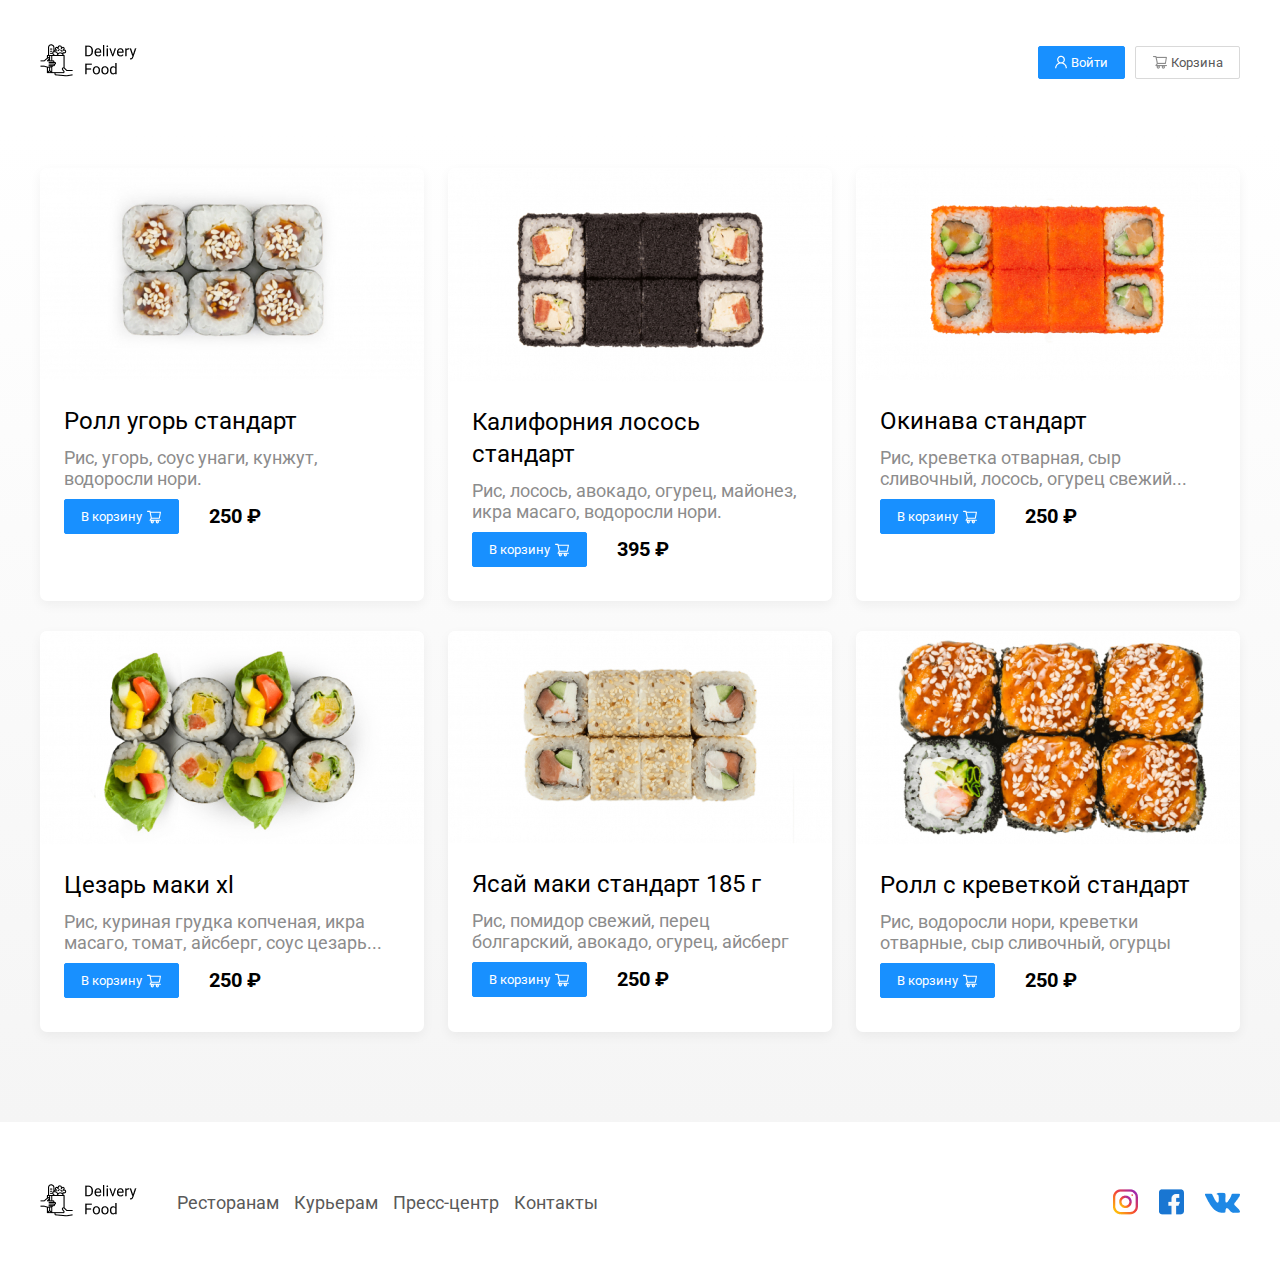
==== goods.html @ 604a8319 "third lesson" ====
<!DOCTYPE html>
<html lang="ru">

<head>
    <meta charset="UTF-8">
    <meta name="viewport" content="width=device-width, initial-scale=1.0">
    <link rel="preconnect" href="https://fonts.googleapis.com">
    <link rel="preconnect" href="https://fonts.gstatic.com" crossorigin>
    <link href="https://fonts.googleapis.com/css2?family=Roboto:wght@400;700&display=swap" rel="stylesheet">
    <link rel="stylesheet" href="style.css">
    <title>Delivery Food</title>
</head>

<body>
   <div class="page-wrapper">
    <header class="header">
        <div class="container">
           <div class="header-box">
                <a href="index.html" class="header-logo logo">
                    <img src="./images/logo.png" alt="logo">
                </a>
                <div class="header-controls">
                    <button class="btn btn-primery">
                        <img src="./images/icons/user.png" alt="user">
                        Войти
                    </button>
                    <button class="btn btn-outline">
                        <img src="./images/icons/cart.png" alt="cart">
                        Корзина
                    </button>
                    
                </div>
           </div>
        </div>
    </header>

    <main class="main">
        <section class="products"> 
            <div class="container">
                <div class="products-wrapper">
                     <div class="products-card">
                        <div class="products-card__image">
                            <img src="/images/goods/image1.jpg" alt="image1">
                         </div>
                         <div class="products-card__description">
                            <div class="products-card__description-row">
                                <h5 class="products-card__description--name">
                                    Ролл угорь стандарт
                                </h5>
                            </div>
                            <div class="products-card__description-row">
                                <p class="products-card__description--text">
                                    Рис, угорь, соус унаги, кунжут, водоросли нори.
                                </p>
                            </div>
                            <div class="products-card__description-row">
                                <div class="products-card__description-controls">
                                    <button class="btn btn-primery">
                                        В корзину  
                                        <img src="./images/icons/shopping-cart-white.svg" alt="shopping-cart">
                                    </button>
                                    <span class="products-card__description-controls--price">
                                        250 ₽
                                    </span>
                                </div>
                            </div>
                         </div>
                     </div>
                     <div class="products-card">
                        <div class="products-card__image">
                            <img src="/images/goods/image2.jpg" alt="image2">
                         </div>
                         <div class="products-card__description">
                            <div class="products-card__description-row">
                                <h5 class="products-card__description--name">
                                    Калифорния лосось стандарт                                </h5>
                            </div>
                            <div class="products-card__description-row">
                                <p class="products-card__description--text">
                                    Рис, лосось, авокадо, огурец, майонез, икра масаго, водоросли нори.                                </p>
                            </div>
                            <div class="products-card__description-row">
                                <div class="products-card__description-controls">
                                    <button class="btn btn-primery">
                                        В корзину  
                                        <img src="./images/icons/shopping-cart-white.svg" alt="shopping-cart">
                                    </button>
                                    <span class="products-card__description-controls--price">
                                        395 ₽
                                    </span>
                                </div>
                            </div>
                         </div>
                    </div>
                    <div class="products-card">
                        <div class="products-card__image">
                            <img src="/images/goods/image3.jpg" alt="image3">
                         </div>
                         <div class="products-card__description">
                            <div class="products-card__description-row">
                                <h5 class="products-card__description--name">
                                    Окинава стандарт
                                </h5>
                            </div>
                            <div class="products-card__description-row">
                                <p class="products-card__description--text">
                                    Рис, креветка отварная, сыр сливочный, лосось, огурец свежий...                                </p>
                            </div>
                            <div class="products-card__description-row">
                                <div class="products-card__description-controls">
                                    <button class="btn btn-primery">
                                        В корзину  
                                        <img src="./images/icons/shopping-cart-white.svg" alt="shopping-cart">
                                    </button>
                                    <span class="products-card__description-controls--price">
                                        250 ₽
                                    </span>
                                </div>
                            </div>
                         </div>
                     </div>
                     <div class="products-card">
                        <div class="products-card__image">
                            <img src="/images/goods/image4.jpg" alt="image4">
                         </div>
                         <div class="products-card__description">
                            <div class="products-card__description-row">
                                <h5 class="products-card__description--name">
                                    Цезарь маки хl
                                </h5>
                            </div>
                            <div class="products-card__description-row">
                                <p class="products-card__description--text">
                                    Рис, куриная грудка копченая, икра масаго, томат, айсберг, соус цезарь...
                                </p>
                            </div>
                            <div class="products-card__description-row">
                                <div class="products-card__description-controls">
                                    <button class="btn btn-primery">
                                        В корзину  
                                        <img src="./images/icons/shopping-cart-white.svg" alt="shopping-cart">
                                    </button>
                                    <span class="products-card__description-controls--price">
                                        250 ₽
                                    </span>
                                </div>
                            </div>
                         </div>
                    </div><div class="products-card">
                        <div class="products-card__image">
                            <img src="/images/goods/image5.jpg" alt="image5">
                         </div>
                         <div class="products-card__description">
                            <div class="products-card__description-row">
                                <h5 class="products-card__description--name">
                                    Ясай маки стандарт 185 г
                                </h5>
                            </div>
                            <div class="products-card__description-row">
                                <p class="products-card__description--text">
                                    Рис, помидор свежий, перец болгарский, авокадо, огурец, айсберг
                                </p>
                            </div>
                            <div class="products-card__description-row">
                                <div class="products-card__description-controls">
                                    <button class="btn btn-primery">
                                        В корзину  
                                        <img src="./images/icons/shopping-cart-white.svg" alt="shopping-cart">
                                    </button>
                                    <span class="products-card__description-controls--price">
                                        250 ₽
                                    </span>
                                </div>
                            </div>
                         </div>
                     </div>
                     <div class="products-card">
                        <div class="products-card__image">
                            <img src="/images/goods/image6.jpg" alt="image6">
                         </div>
                         <div class="products-card__description">
                            <div class="products-card__description-row">
                                <h5 class="products-card__description--name">
                                    Ролл с креветкой стандарт
                                </h5>
                            </div>
                            <div class="products-card__description-row">
                                <p class="products-card__description--text">
                                    Рис, водоросли нори, креветки отварные, сыр сливочный, огурцы
                                </p>
                            </div>
                            <div class="products-card__description-row">
                                <div class="products-card__description-controls">
                                    <button class="btn btn-primery">
                                        В корзину  
                                        <img src="./images/icons/shopping-cart-white.svg" alt="shopping-cart">
                                    </button>
                                    <span class="products-card__description-controls--price">
                                        250 ₽
                                    </span>
                                </div>
                            </div>
                         </div>
                    </div>

                </div>
            </div>
        </section>
    </main>

    <div class="cart-modal__overlay">
        <div class="cart-modal">
            <div class="cart-modal__header">
                <h2 class="cart-modal__header--title">Корзина</h2>
                <span class="cart-modal__header--close">
                    <img src="/images/icons/close.svg" alt="close">
                </span>
            </div>
            <div class="cart-modal__body">
                <div class="cart-item">
                    <p class="cart-item__title">Ролл угорь стандарт</p>
                    <div class="cart-item__controls">
                        <div class="cart-item__controls--price">250 ₽</div>
                        <button class="btn btn-outline">-</button>
                        <div class="cart-item__controls--count">1</div>
                        <button class="btn btn-outline">+</button>
                    </div>
                </div>
                <div class="cart-item">
                    <p class="cart-item__title">Ролл угорь стандарт</p>
                    <div class="cart-item__controls">
                        <div class="cart-item__controls--price">250 ₽</div>
                        <button class="btn btn-outline">-</button>
                        <div class="cart-item__controls--count">1</div>
                        <button class="btn btn-outline">+</button>
                    </div>
                </div>
                <div class="cart-item">
                    <p class="cart-item__title">Ролл угорь стандарт</p>
                    <div class="cart-item__controls">
                        <div class="cart-item__controls--price">250 ₽</div>
                        <button class="btn btn-outline">-</button>
                        <div class="cart-item__controls--count">1</div>
                        <button class="btn btn-outline">+</button>
                    </div>
                </div>
            </div>
            <div class="cart-modal__footer">
                <div class="cart-modal__footer--price">
                    1250 ₽
                </div>
                <div class="cart-modal__footer--controls">
                    <button class="btn btn-primery">
                        Оформить заказ
                    </button>
                    <button class="btn btn-outline">
                        Отмена
                    </button>
                </div>
            </div>
        </div>
    </div>
    
    <footer class="footer">
        <div class="container">
            <div class="footer-box">
                 <a href="index.html" class="footer-logo logo">
                    <img src="./images/logo.png" alt="logo">
                 </a>
                <div class="footer-nav">
                    <ul>
                        <li>Ресторанам</li>
                        <li>Курьерам</li>
                        <li>Пресс-центр</li>
                        <li>Контакты</li>
                    </ul>
                </div>
                <div class="footer-social">
                   <img src="/images/social/inst.png" alt="inst">
                   <img src="/images/social/fb.png" alt="fb">
                   <img src="/images/social/vk.png" alt="vk">
                </div>
            </div>
        </div>
    </footer>
   </div>
</body>

</html>
---- style.css ----
* {
    box-sizing: border-box;
    font-family: Roboto;
    line-height: normal;
    font-style: normal;
}

body {
    margin: 0;
    padding: 0;
}

main {
    flex-grow: 1;
    background: linear-gradient(180deg, rgba(245, 245, 245, 0.00) 1.04%, #F5F5F5 100%);
}

.page-wrapper {
    display: flex;
    flex-direction: column;
    min-height: 100vh;
}

.container {
    height: 100%;
    width: 100%;
    max-width: 1230px;
    margin: 0px auto;
    padding-left: 15px;
    padding-right: 15px;
}

.btn {
    display: flex;
    padding: 8px 16px;
    align-items: center;
    gap: 4px;
    outline: none;
    cursor: pointer;
}

.btn-primery {
    border-radius: 2px;
    background: #1890FF;
    border: 1px solid #1890FF;
    color: #FFF;

}

.btn-outline {
    border-radius: 2px;
    border: 1px solid #D9D9D9;
    background: #FFF;
    box-shadow: 0 px 0 px 2 px 0 px rgba(0, 0, 0, 0.00);
    color: #595959;
}

.logo img {
    width: 100%;
}

.header {
    display: flex;
    align-items: center;
    min-height: 124px;
}

.header-box {
    height: 100%;
    display: flex;
    align-items: center;
    justify-content: space-between;
}

.header-controls {
    display: flex;
    align-items: center;
    justify-content: flex-end;
    gap: 10px;
}
 
.main {

}

.footer {
    display: flex;
    align-items: center;
    min-height: 156px;
    padding: 60px 0;
}

.footer-box {
    height: 100%;
    display: flex;
    align-items: center;
    justify-content: space-between;
    gap: 36px;
    flex-wrap: wrap;
} 

.footer-nav {
    flex-grow: 1;
}

.footer-nav ul {
    display: flex;
    align-items: center;
    list-style: none;
    padding: 0;
    margin: 0;
    gap: 15px;
    flex-wrap: wrap;
}

.footer-nav ul li {
    color:#595959;
    font-size: 18px;
    font-weight: 400;
}

.footer-social {
    display: flex;
    align-items: center;
    justify-content: flex-end;
    gap: 20px;
}

.banner {
    margin-bottom: 56px;
}

.banner-item {
    background-image: url(/images/banners/banner-img.png);
    background-repeat: no-repeat;
    background-size: contain;
    background-position: center right;
    padding: 68px;
    border-radius: 10px;
    background-color: #FFF1B8;
}

.banner-item--title {
    color: #302C34;
    font-size: 39px;
    font-weight: 700;
    max-width: 50%;
    margin-top: 0;
    margin-bottom: 15px;
}

.banner-item--subtitle {
    color: #302C34;
    font-size: 24px;
    font-weight: 400;
    max-width: 50%;
    margin: 0;
}

.products {

}

.products-header {
    display: flex;
    align-items: center;
    justify-content: space-between;
    flex-wrap: wrap;
    gap: 24px;
    
}

.products-header--title {
    color: #000;
    font-size: 36px;
    font-weight: 700;
    margin: 0 ;
}

.products-header--search {
    min-width: 306px;
    height: 34px;
    flex-shrink: 0;
    border-radius: 2px;
    border: 1px solid #D9D9D9;
    background: #FFF;
    padding: 5px 12px;
}

.products-header--search:focus {
    outline: none;
    border: 1px solid #D9D9D9;
}

.products-header--search::placeholder {
    color: #BFBFBF;
    font-size: 16px;
    font-weight: 400;
    line-height: 24px; /* 150% */
}

.products-wrapper {
    margin-top: 44px;
    margin-bottom: 90px;
    display: flex;
    flex-wrap: wrap;
    row-gap: 30px;
    column-gap: 24px;
}

.products-card {
    width: calc((100% - 48px) / 3);
    border-radius: 7px;
    background: #FFF;
    box-shadow: 0px 4px 12px 0px rgba(0, 0, 0, 0.05);
    overflow: hidden;
    text-decoration: none;
}

.products-card__image {
    width: 100%;
}

.products-card__image img {
    width: 100%;
}
.products-card__description {
    padding: 20px 24px 34px 24px;
}

.products-card__description-row {
    display: flex;
    align-items: center;
    justify-content: space-between;
}

.products-card__description-row:not(:last-child) {
    margin-bottom: 10px;
}

.products-card__description--title {
    color: #000;
    font-size: 24px;
    font-weight: 700;
    line-height: 32px;
    margin: 0;
}

.products-card__description--badge {
    color:#FFF;
    font-size: 12px;
    font-weight: 400;
    line-height: 20px; 
    border-radius: 2px;
    background: #262626;
    padding: 1px 8px;
}

.products-card__description-info {
    display: flex;
    align-items: center;
    justify-self: flex-start;
    flex-wrap: wrap;
    row-gap: 25px;
    column-gap: 25px;
}

.products-card__description-info--reting {
    color: #FFC107;
    font-size: 18px;
    font-weight: 700;
    line-height: 32px;
}

.products-card__description-info--price{
    color: #8C8C8C;
    font-size: 18px;
    font-weight: 400;
    line-height: 32px;
}

.products-card__description-info--group {
    color: #8C8C8C;
    font-size: 18px;
    font-weight: 400;
    line-height: 32px;
    position: relative;
}
.products-card__description-info--group::before {
    content: '';
    display: block;
    width: 5px;
    height: 5px;
    border-radius: 50%;
    background-color: #8C8C8C;
    position: absolute;
    left: -14px;
    top: 14px;
}

.products-card__description--name {
    margin: 0;
    color: #000;
    font-size: 24px;
    font-weight: 400;
    line-height: 32px;
}

.products-card__description--text {
    margin: 0;
    color: #8C8C8C;
    font-size: 18px;
    font-weight: 400;
    line-height: normal;
}

.products-card__description-controls {
    display: flex;
    align-items: center;
    justify-content: flex-start;
    flex-wrap: wrap;
    row-gap: 10px;
    column-gap: 30px;
}

.products-card__description-controls--price {
    color: #000;
    font-size: 20px;
    font-weight: 700;
    line-height: 32px;  
}

.cart-modal__overlay {
    display: none;
    position: fixed;
    top: 0;
    right: 0;
    bottom: 0;
    left: 0;
    background: rgba(0, 0, 0, 0.40);
    align-items: center;
    justify-content: center;
}
 
.cart-modal__overlay.open {
    display: flex;
}

.cart-modal {
    width: 100%;
    max-width: 780px;
    padding: 40px 45px;
    border-radius: 5px;
    background: #FFF;
}

.cart-modal__header {
    display: flex;
    align-items: center;
    justify-content: space-between;
    margin-bottom: 48px;
}

.cart-modal__header--title {
    color: #000;
    font-size: 36px;
    font-weight: 700;
    margin: 0;
}

.cart-modal__header--close {
    cursor: pointer;
}

.cart-modal__footer {
    display: flex;
    align-items: center;
    justify-content: space-between;
    flex-wrap: wrap;
    gap: 10px;
    margin-top: 50px;
}

.cart-modal__footer--price {
    border-radius: 5px;
    background: #262626;
    color: #FAFAFA;
    font-size: 20px;
    font-weight: 700;
    padding: 10px 20px;
}

.cart-modal__footer--controls {
    display: flex;
    align-items: center;
    gap: 10px;
}

.cart-item {
     justify-content: space-between;
     display: flex;
     align-items: center;
     flex-wrap: wrap;
     gap: 10px;

}

.cart-item:not(:last-child) {
    padding-bottom: 10px;
    margin-bottom: 10px;
    border-bottom: 1px solid #D9D9D9;
}

.cart-item__title {
    color: #000;
    font-size: 18px;
    font-weight: 400;
    line-height: 32px;
    margin: 0;
}

.cart-item__controls {
    display: flex;
    align-items: center;
    justify-content: end;
}

.cart-item__controls--count {
    margin-left: 15px;
    margin-right: 15px;
}

.cart-item__controls--price {
    margin-right: 47px;
    color: #000;
    font-size: 20px;
    font-weight: 700;
    left: 32px;
}

.cart-item__controls button {
    border: 1px solid #40A9FF;
    color: #40A9FF;


}

@media (max-width: 991px) {

    .banner-item {
        background-image: none;
    }
    .banner-item--title {
        max-width: 100%;
    }
    .banner-item--subtitle {
        max-width: 100%;
    }
    .products-card {
        width: calc((100% - 24px) / 2); 
    }
}

@media (max-width:768px) {
    .products-card {
        width: 100%; 
    }
}
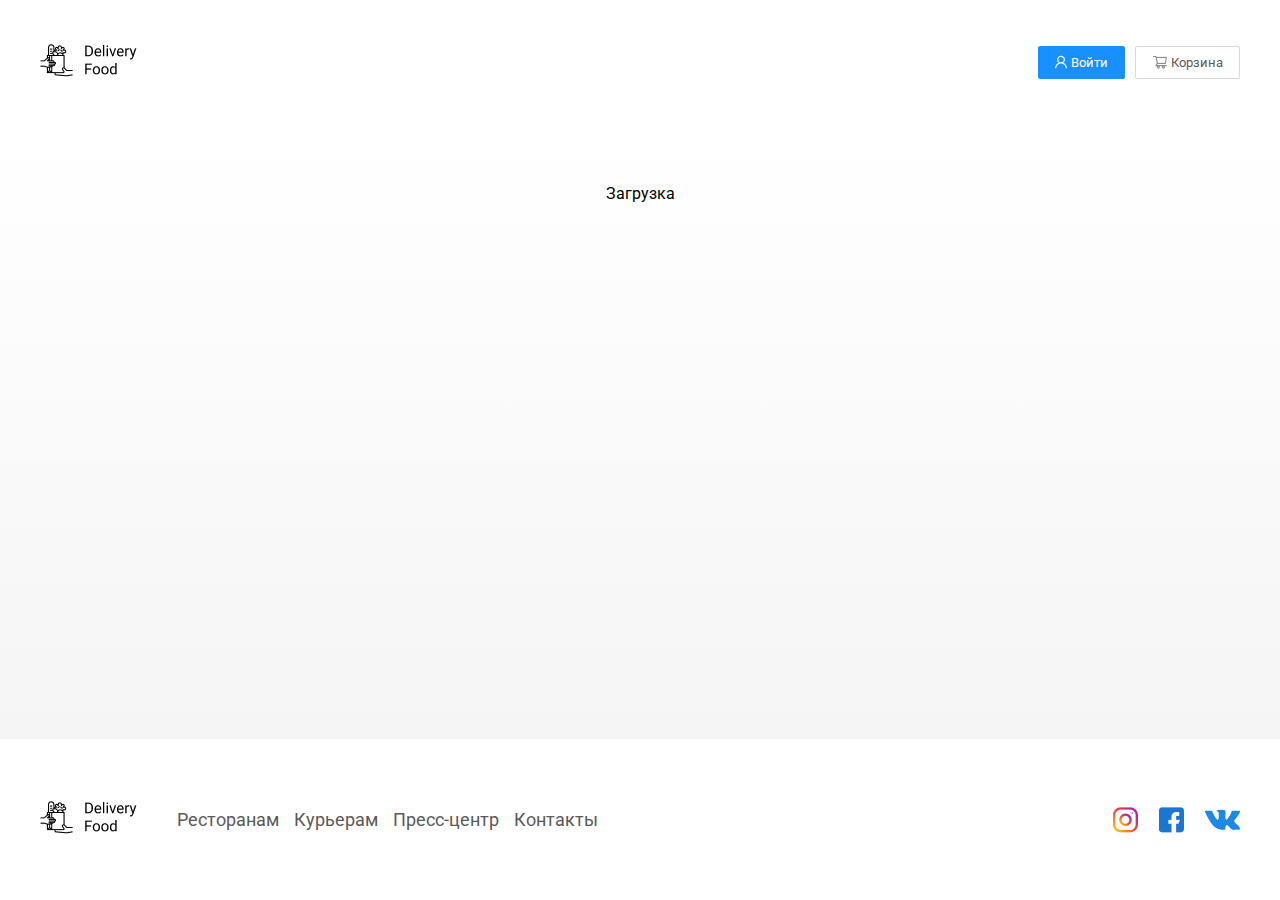
==== commit e4f31a91: "fourth lesson" ====
--- a/goods.html
+++ b/goods.html
@@ -7,7 +7,9 @@
     <link rel="preconnect" href="https://fonts.googleapis.com">
     <link rel="preconnect" href="https://fonts.gstatic.com" crossorigin>
     <link href="https://fonts.googleapis.com/css2?family=Roboto:wght@400;700&display=swap" rel="stylesheet">
-    <link rel="stylesheet" href="style.css">
+    <link rel="stylesheet" href="./css/style.css">
+    <script src="./script/index.js" defer></script>
+    <script src="./script/goods.js" defer></script>
     <title>Delivery Food</title>
 </head>
 
@@ -24,7 +26,7 @@
                         <img src="./images/icons/user.png" alt="user">
                         Войти
                     </button>
-                    <button class="btn btn-outline">
+                    <button class="btn btn-outline" id="cart-button">
                         <img src="./images/icons/cart.png" alt="cart">
                         Корзина
                     </button>
@@ -37,7 +39,7 @@
     <main class="main">
         <section class="products"> 
             <div class="container">
-                <div class="products-wrapper">
+                <div class="products-wrapper" id="goods-container">
                      <div class="products-card">
                         <div class="products-card__image">
                             <img src="/images/goods/image1.jpg" alt="image1">
@@ -260,7 +262,7 @@
             </div>
         </div>
     </div>
-    
+
     <footer class="footer">
         <div class="container">
             <div class="footer-box">
--- a/css/style.css
+++ b/css/style.css
@@ -0,0 +1,468 @@
+* {
+    box-sizing: border-box;
+    font-family: Roboto;
+    line-height: normal;
+    font-style: normal;
+}
+
+body {
+    margin: 0;
+    padding: 0;
+}
+
+main {
+    flex-grow: 1;
+    background: linear-gradient(180deg, rgba(245, 245, 245, 0.00) 1.04%, #F5F5F5 100%);
+}
+
+.page-wrapper {
+    display: flex;
+    flex-direction: column;
+    min-height: 100vh;
+}
+
+.container {
+    height: 100%;
+    width: 100%;
+    max-width: 1230px;
+    margin: 0px auto;
+    padding-left: 15px;
+    padding-right: 15px;
+}
+
+.btn {
+    display: flex;
+    padding: 8px 16px;
+    align-items: center;
+    gap: 4px;
+    outline: none;
+    cursor: pointer;
+}
+
+.btn-primery {
+    border-radius: 2px;
+    background: #1890FF;
+    border: 1px solid #1890FF;
+    color: #FFF;
+
+}
+
+.btn-outline {
+    border-radius: 2px;
+    border: 1px solid #D9D9D9;
+    background: #FFF;
+    box-shadow: 0px 0px 2px 0px rgba(0, 0, 0, 0.00);
+    color: #595959;
+}
+
+.logo img {
+    width: 100%;
+}
+
+.header {
+    display: flex;
+    align-items: center;
+    min-height: 124px;
+}
+
+.header-box {
+    height: 100%;
+    display: flex;
+    align-items: center;
+    justify-content: space-between;
+}
+
+.header-controls {
+    display: flex;
+    align-items: center;
+    justify-content: flex-end;
+    gap: 10px;
+}
+ 
+.main {
+
+}
+
+.footer {
+    display: flex;
+    align-items: center;
+    min-height: 156px;
+    padding: 60px 0;
+}
+
+.footer-box {
+    height: 100%;
+    display: flex;
+    align-items: center;
+    justify-content: space-between;
+    gap: 36px;
+    flex-wrap: wrap;
+} 
+
+.footer-nav {
+    flex-grow: 1;
+}
+
+.footer-nav ul {
+    display: flex;
+    align-items: center;
+    list-style: none;
+    padding: 0;
+    margin: 0;
+    gap: 15px;
+    flex-wrap: wrap;
+}
+
+.footer-nav ul li {
+    color:#595959;
+    font-size: 18px;
+    font-weight: 400;
+}
+
+.footer-social {
+    display: flex;
+    align-items: center;
+    justify-content: flex-end;
+    gap: 20px;
+}
+
+.banner {
+    margin-bottom: 56px;
+}
+
+.banner-item {
+    background-image: url(/images/banners/banner-img.png);
+    background-repeat: no-repeat;
+    background-size: contain;
+    background-position: center right;
+    padding: 68px;
+    border-radius: 10px;
+    background-color: #FFF1B8;
+}
+
+.banner-item--title {
+    color: #302C34;
+    font-size: 39px;
+    font-weight: 700;
+    max-width: 50%;
+    margin-top: 0;
+    margin-bottom: 15px;
+}
+
+.banner-item--subtitle {
+    color: #302C34;
+    font-size: 24px;
+    font-weight: 400;
+    max-width: 50%;
+    margin: 0;
+}
+
+.products {
+
+}
+
+.products-header {
+    display: flex;
+    align-items: center;
+    justify-content: space-between;
+    flex-wrap: wrap;
+    gap: 24px;
+    
+}
+
+.products-header--title {
+    color: #000;
+    font-size: 36px;
+    font-weight: 700;
+    margin: 0 ;
+}
+
+.products-header--search {
+    min-width: 306px;
+    height: 34px;
+    flex-shrink: 0;
+    border-radius: 2px;
+    border: 1px solid #D9D9D9;
+    background: #FFF;
+    padding: 5px 12px;
+}
+
+.products-header--search:focus {
+    outline: none;
+    border: 1px solid #D9D9D9;
+}
+
+.products-header--search::placeholder {
+    color: #BFBFBF;
+    font-size: 16px;
+    font-weight: 400;
+    line-height: 24px; /* 150% */
+}
+
+.products-wrapper {
+    margin-top: 44px;
+    margin-bottom: 90px;
+    display: flex;
+    flex-wrap: wrap;
+    row-gap: 30px;
+    column-gap: 24px;
+}
+
+.products-card {
+    width: calc((100% - 48px) / 3);
+    border-radius: 7px;
+    background: #FFF;
+    box-shadow: 0px 4px 12px 0px rgba(0, 0, 0, 0.05);
+    overflow: hidden;
+    text-decoration: none;
+}
+
+.products-card__image {
+    width: 100%;
+}
+
+.products-card__image img {
+    width: 100%;
+}
+.products-card__description {
+    padding: 20px 24px 34px 24px;
+}
+
+.products-card__description-row {
+    display: flex;
+    align-items: center;
+    justify-content: space-between;
+}
+
+.products-card__description-row:not(:last-child) {
+    margin-bottom: 10px;
+}
+
+.products-card__description--title {
+    color: #000;
+    font-size: 24px;
+    font-weight: 700;
+    line-height: 32px;
+    margin: 0;
+}
+
+.products-card__description--badge {
+    color:#FFF;
+    font-size: 12px;
+    font-weight: 400;
+    line-height: 20px; 
+    border-radius: 2px;
+    background: #262626;
+    padding: 1px 8px;
+}
+
+.products-card__description-info {
+    display: flex;
+    align-items: center;
+    justify-self: flex-start;
+    flex-wrap: wrap;
+    row-gap: 25px;
+    column-gap: 25px;
+}
+
+.products-card__description-info--reting {
+    color: #FFC107;
+    font-size: 18px;
+    font-weight: 700;
+    line-height: 32px;
+}
+
+.products-card__description-info--price{
+    color: #8C8C8C;
+    font-size: 18px;
+    font-weight: 400;
+    line-height: 32px;
+}
+
+.products-card__description-info--group {
+    color: #8C8C8C;
+    font-size: 18px;
+    font-weight: 400;
+    line-height: 32px;
+    position: relative;
+}
+.products-card__description-info--group::before {
+    content: '';
+    display: block;
+    width: 5px;
+    height: 5px;
+    border-radius: 50%;
+    background-color: #8C8C8C;
+    position: absolute;
+    left: -14px;
+    top: 14px;
+}
+
+.products-card__description--name {
+    margin: 0;
+    color: #000;
+    font-size: 24px;
+    font-weight: 400;
+    line-height: 32px;
+}
+
+.products-card__description--text {
+    margin: 0;
+    color: #8C8C8C;
+    font-size: 18px;
+    font-weight: 400;
+    line-height: normal;
+}
+
+.products-card__description-controls {
+    display: flex;
+    align-items: center;
+    justify-content: flex-start;
+    flex-wrap: wrap;
+    row-gap: 10px;
+    column-gap: 30px;
+}
+
+.products-card__description-controls--price {
+    color: #000;
+    font-size: 20px;
+    font-weight: 700;
+    line-height: 32px;  
+}
+
+.cart-modal__overlay {
+    display: none;
+    position: fixed;
+    top: 0;
+    right: 0;
+    bottom: 0;
+    left: 0;
+    background: rgba(0, 0, 0, 0.40);
+    align-items: center;
+    justify-content: center;
+}
+ 
+.cart-modal__overlay.open {
+    display: flex;
+}
+
+.cart-modal {
+    width: 100%;
+    max-width: 780px;
+    padding: 40px 45px;
+    border-radius: 5px;
+    background: #FFF;
+}
+
+.cart-modal__header {
+    display: flex;
+    align-items: center;
+    justify-content: space-between;
+    margin-bottom: 48px;
+}
+
+.cart-modal__header--title {
+    color: #000;
+    font-size: 36px;
+    font-weight: 700;
+    margin: 0;
+}
+
+.cart-modal__header--close {
+    cursor: pointer;
+}
+
+.cart-modal__footer {
+    display: flex;
+    align-items: center;
+    justify-content: space-between;
+    flex-wrap: wrap;
+    gap: 10px;
+    margin-top: 50px;
+}
+
+.cart-modal__footer--price {
+    border-radius: 5px;
+    background: #262626;
+    color: #FAFAFA;
+    font-size: 20px;
+    font-weight: 700;
+    padding: 10px 20px;
+}
+
+.cart-modal__footer--controls {
+    display: flex;
+    align-items: center;
+    gap: 10px;
+}
+
+.cart-item {
+     justify-content: space-between;
+     display: flex;
+     align-items: center;
+     flex-wrap: wrap;
+     gap: 10px;
+
+}
+
+.cart-item:not(:last-child) {
+    padding-bottom: 10px;
+    margin-bottom: 10px;
+    border-bottom: 1px solid #D9D9D9;
+}
+
+.cart-item__title {
+    color: #000;
+    font-size: 18px;
+    font-weight: 400;
+    line-height: 32px;
+    margin: 0;
+}
+
+.cart-item__controls {
+    display: flex;
+    align-items: center;
+    justify-content: end;
+}
+
+.cart-item__controls--count {
+    margin-left: 15px;
+    margin-right: 15px;
+}
+
+.cart-item__controls--price {
+    margin-right: 47px;
+    color: #000;
+    font-size: 20px;
+    font-weight: 700;
+    left: 32px;
+}
+
+.cart-item__controls button {
+    border: 1px solid #40A9FF;
+    color: #40A9FF;
+
+
+}
+
+@media (max-width: 991px) {
+
+    .banner-item {
+        background-image: none;
+    }
+    .banner-item--title {
+        max-width: 100%;
+    }
+    .banner-item--subtitle {
+        max-width: 100%;
+    }
+    .products-card {
+        width: calc((100% - 24px) / 2); 
+    }
+}
+
+@media (max-width:768px) {
+    .products-card {
+        width: 100%; 
+    }
+}